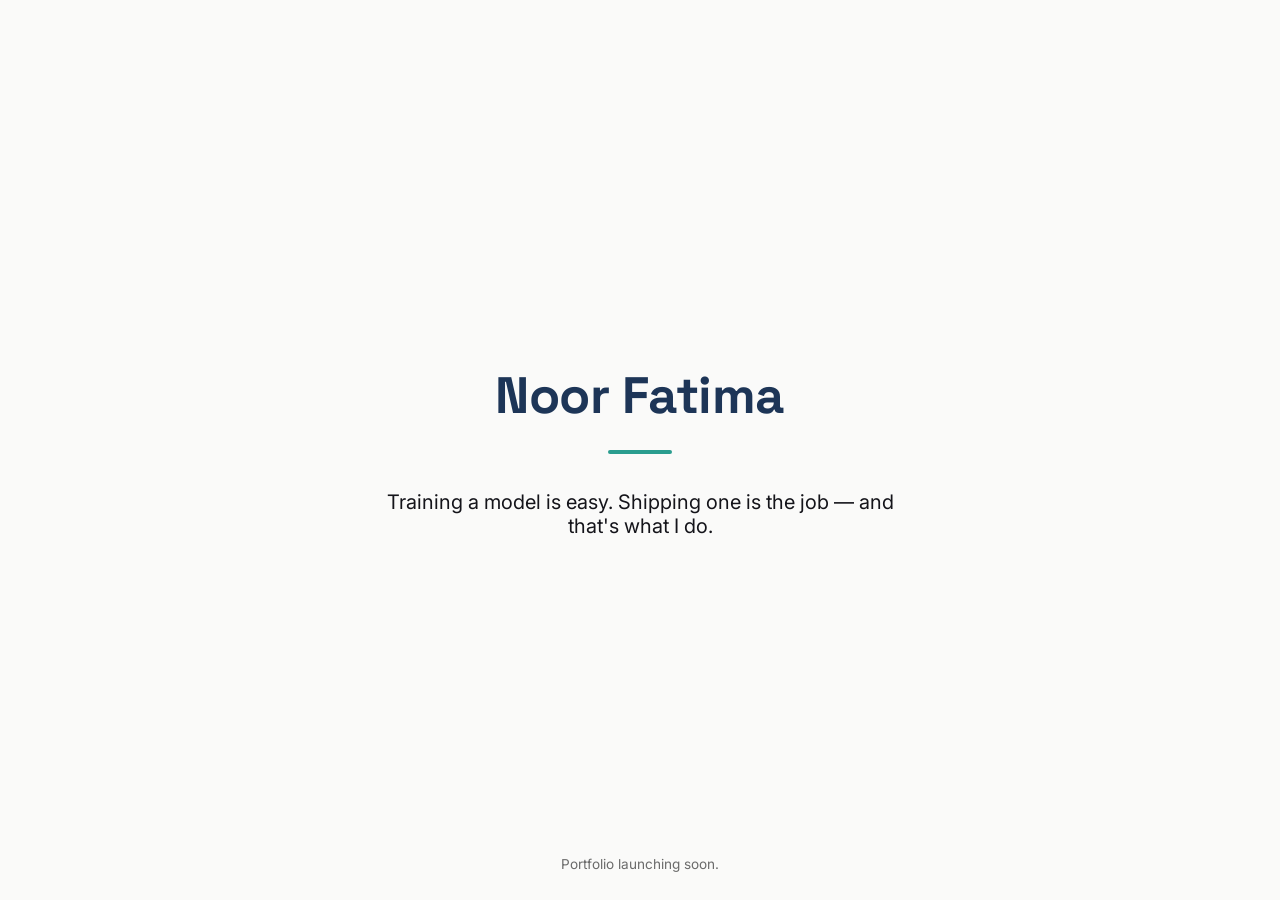
==== index.html @ 3dbc927f "index.html added" ====
<!DOCTYPE html>
<html lang="en">
<head>
<meta charset="UTF-8">
<meta name="viewport" content="width=device-width, initial-scale=1.0">
<title>Noor Fatima</title>
<link rel="preconnect" href="https://fonts.googleapis.com">
<link rel="preconnect" href="https://fonts.gstatic.com" crossorigin>
<link href="https://fonts.googleapis.com/css2?family=Space+Grotesk:wght@500;700&family=Inter:wght@400;500&display=swap" rel="stylesheet">
<style>
  :root {
    --main: #1D3557;
    --text: #14141A;
    --bg: #FAFAF9;
    --accent: #2A9D8F;
  }
  * { box-sizing: border-box; margin: 0; padding: 0; }
  body {
    background: var(--bg);
    color: var(--text);
    font-family: 'Inter', sans-serif;
    min-height: 100vh;
    display: flex;
    flex-direction: column;
    align-items: center;
    justify-content: center;
    text-align: center;
    padding: 24px;
  }
  h1 {
    font-family: 'Space Grotesk', sans-serif;
    font-weight: 700;
    font-size: clamp(2rem, 6vw, 3.2rem);
    color: var(--main);
    letter-spacing: -0.5px;
  }
  p.claim {
    margin-top: 14px;
    font-size: clamp(1rem, 2.5vw, 1.25rem);
    color: var(--text);
    max-width: 560px;
  }
  .accent-line {
    width: 64px;
    height: 4px;
    background: var(--accent);
    border-radius: 2px;
    margin: 22px 0;
  }
  footer {
    position: absolute;
    bottom: 28px;
    font-size: 0.85rem;
    color: #6b6b6b;
  }
</style>
</head>
<body>
  <h1>Noor Fatima</h1>
  <div class="accent-line"></div>
  <p class="claim">Training a model is easy. Shipping one is the job — and that's what I do.</p>
  <footer>Portfolio launching soon.</footer>
</body>
</html>
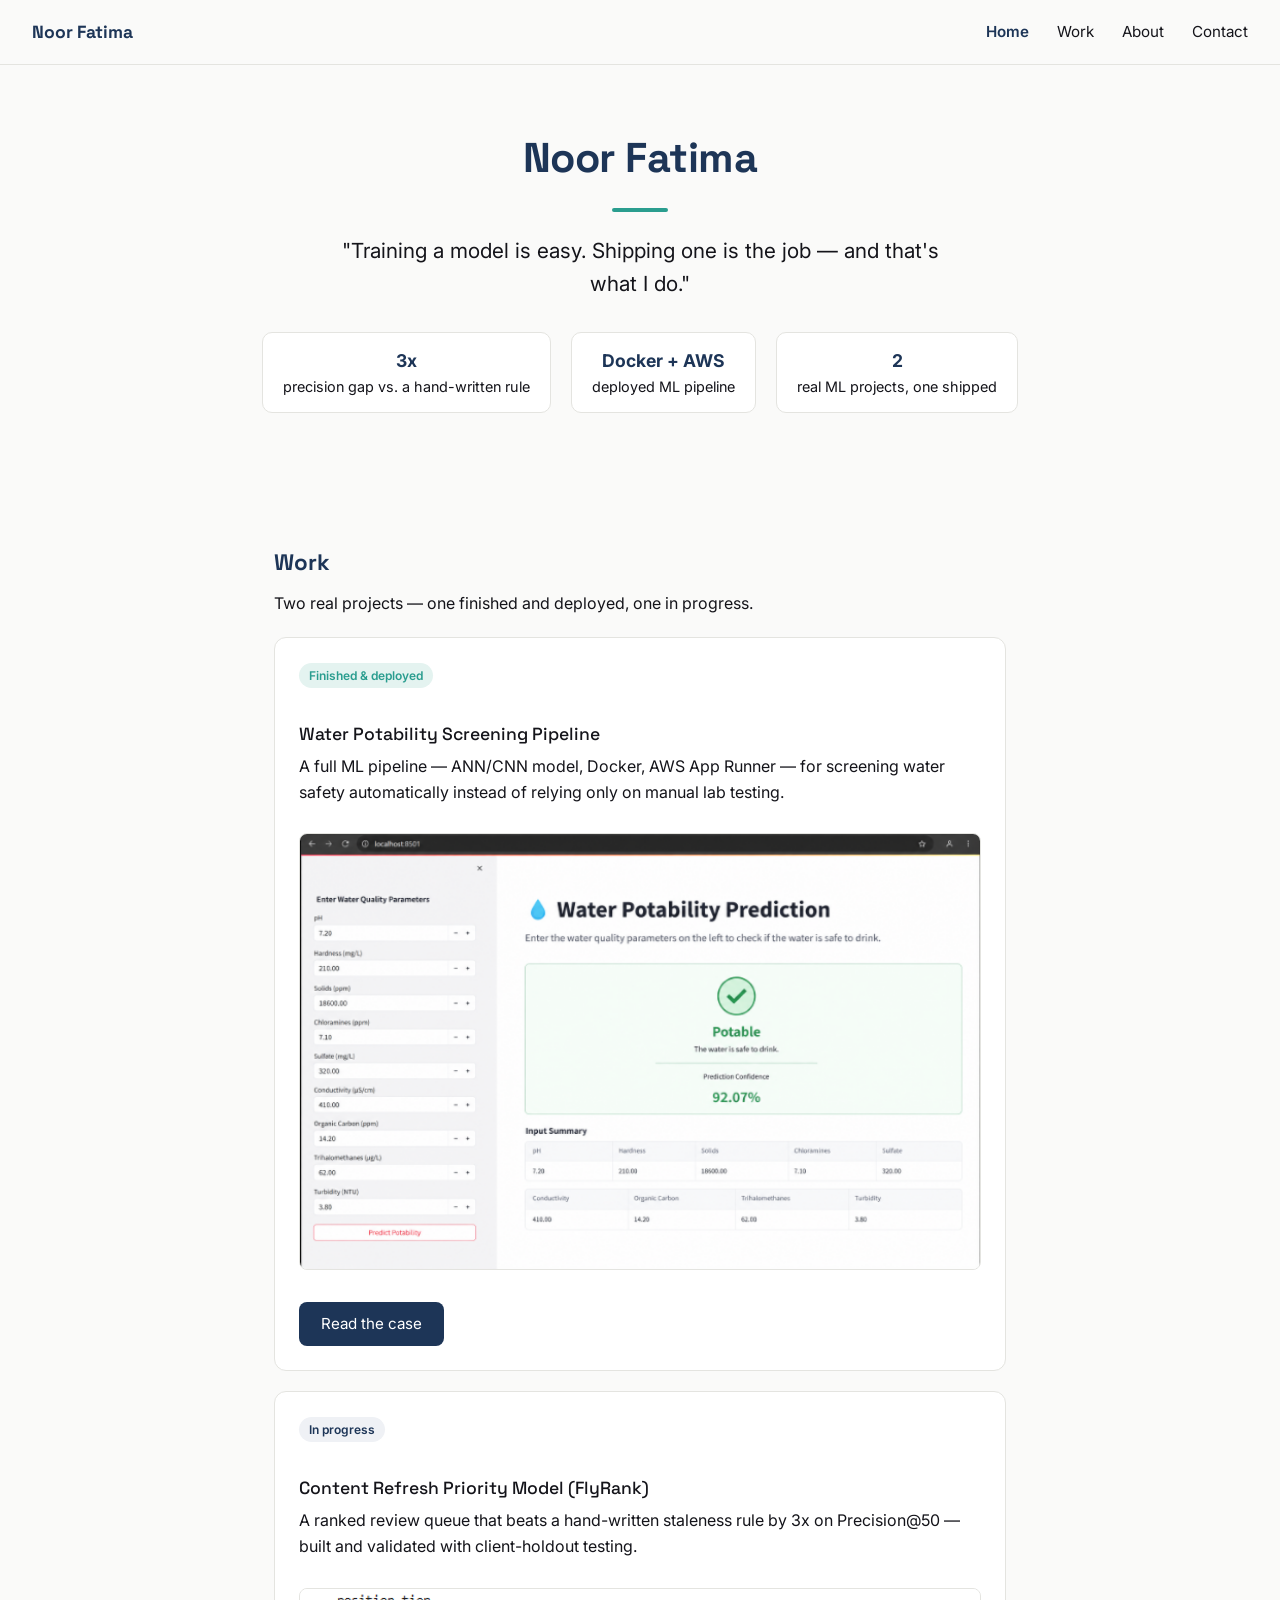
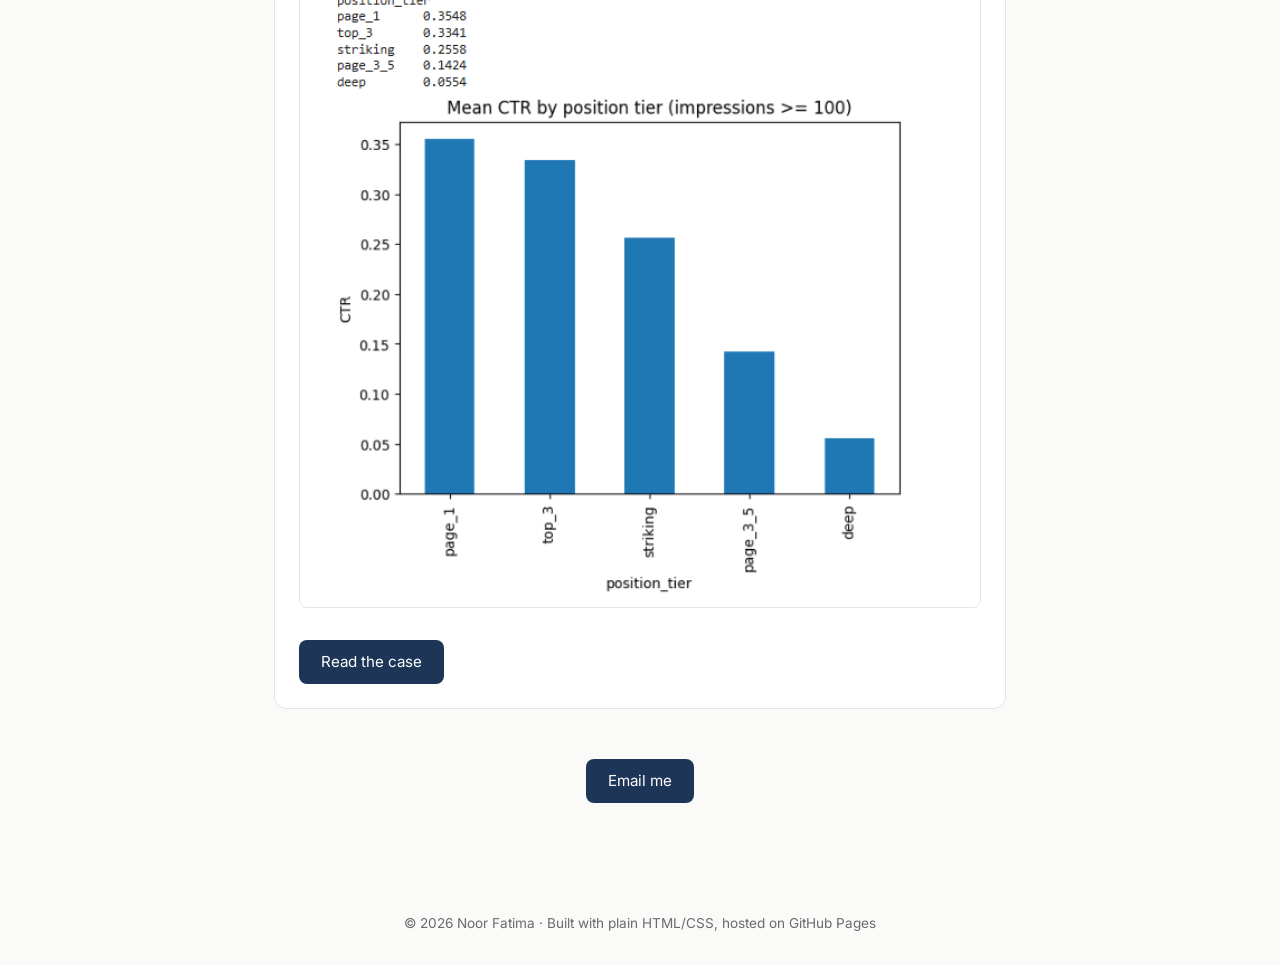
==== commit f088e3ab: "Add files via upload more files added" ====
--- a/index.html
+++ b/index.html
@@ -3,62 +3,63 @@
 <head>
 <meta charset="UTF-8">
 <meta name="viewport" content="width=device-width, initial-scale=1.0">
-<title>Noor Fatima</title>
+<title>Noor Fatima — ML Engineering Portfolio</title>
+<link rel="icon" href="favicon.png">
 <link rel="preconnect" href="https://fonts.googleapis.com">
 <link rel="preconnect" href="https://fonts.gstatic.com" crossorigin>
-<link href="https://fonts.googleapis.com/css2?family=Space+Grotesk:wght@500;700&family=Inter:wght@400;500&display=swap" rel="stylesheet">
-<style>
-  :root {
-    --main: #1D3557;
-    --text: #14141A;
-    --bg: #FAFAF9;
-    --accent: #2A9D8F;
-  }
-  * { box-sizing: border-box; margin: 0; padding: 0; }
-  body {
-    background: var(--bg);
-    color: var(--text);
-    font-family: 'Inter', sans-serif;
-    min-height: 100vh;
-    display: flex;
-    flex-direction: column;
-    align-items: center;
-    justify-content: center;
-    text-align: center;
-    padding: 24px;
-  }
-  h1 {
-    font-family: 'Space Grotesk', sans-serif;
-    font-weight: 700;
-    font-size: clamp(2rem, 6vw, 3.2rem);
-    color: var(--main);
-    letter-spacing: -0.5px;
-  }
-  p.claim {
-    margin-top: 14px;
-    font-size: clamp(1rem, 2.5vw, 1.25rem);
-    color: var(--text);
-    max-width: 560px;
-  }
-  .accent-line {
-    width: 64px;
-    height: 4px;
-    background: var(--accent);
-    border-radius: 2px;
-    margin: 22px 0;
-  }
-  footer {
-    position: absolute;
-    bottom: 28px;
-    font-size: 0.85rem;
-    color: #6b6b6b;
-  }
-</style>
+<link href="https://fonts.googleapis.com/css2?family=Space+Grotesk:wght@500;700&family=Inter:wght@400;500;600&display=swap" rel="stylesheet">
+<link rel="stylesheet" href="style.css">
 </head>
 <body>
+
+<header>
+  <a href="index.html" class="brand">Noor Fatima</a>
+  <nav>
+    <a href="index.html" class="active">Home</a>
+    <a href="work.html">Work</a>
+    <a href="about.html">About</a>
+    <a href="contact.html">Contact</a>
+  </nav>
+</header>
+
+<section class="hero">
   <h1>Noor Fatima</h1>
-  <div class="accent-line"></div>
-  <p class="claim">Training a model is easy. Shipping one is the job — and that's what I do.</p>
-  <footer>Portfolio launching soon.</footer>
+  <div class="accent-line" style="margin-left:auto;margin-right:auto;"></div>
+  <p class="claim">"Training a model is easy. Shipping one is the job — and that's what I do."</p>
+
+  <div class="proof-strip">
+    <div class="proof-item"><strong>3x</strong>precision gap vs. a hand-written rule</div>
+    <div class="proof-item"><strong>Docker + AWS</strong>deployed ML pipeline</div>
+    <div class="proof-item"><strong>2</strong>real ML projects, one shipped</div>
+  </div>
+</section>
+
+<main>
+  <h2>Work</h2>
+  <p>Two real projects — one finished and deployed, one in progress.</p>
+
+  <div class="case-card">
+    <span class="status-badge status-live">Finished &amp; deployed</span>
+    <h3>Water Potability Screening Pipeline</h3>
+    <p>A full ML pipeline — ANN/CNN model, Docker, AWS App Runner — for screening water safety automatically instead of relying only on manual lab testing.</p>
+    <img src="real_water_app.png" alt="Water Potability app screenshot showing a Potable prediction with 92.07% confidence">
+    <a href="work.html#water-potability" class="cta-btn">Read the case</a>
+  </div>
+
+  <div class="case-card">
+    <span class="status-badge status-progress">In progress</span>
+    <h3>Content Refresh Priority Model (FlyRank)</h3>
+    <p>A ranked review queue that beats a hand-written staleness rule by 3x on Precision@50 — built and validated with client-holdout testing.</p>
+    <img src="real_flyrank_chart.png" alt="Mean CTR by position tier chart from FlyRank notebook">
+    <a href="work.html#flyrank" class="cta-btn">Read the case</a>
+  </div>
+
+  <div style="text-align:center; margin-top: 40px;">
+    <a href="contact.html" class="cta-btn">Email me</a>
+  </div>
+</main>
+
+<footer>© 2026 Noor Fatima · Built with plain HTML/CSS, hosted on GitHub Pages</footer>
+
 </body>
 </html>
--- a/style.css
+++ b/style.css
@@ -0,0 +1,155 @@
+:root {
+  --main: #1D3557;
+  --text: #14141A;
+  --bg: #FAFAF9;
+  --accent: #2A9D8F;
+}
+* { box-sizing: border-box; margin: 0; padding: 0; }
+body {
+  background: var(--bg);
+  color: var(--text);
+  font-family: 'Inter', sans-serif;
+  line-height: 1.6;
+}
+header {
+  display: flex;
+  justify-content: space-between;
+  align-items: center;
+  padding: 18px 32px;
+  border-bottom: 1px solid #E4E4E0;
+  position: sticky;
+  top: 0;
+  background: var(--bg);
+  z-index: 10;
+}
+header .brand {
+  font-family: 'Space Grotesk', sans-serif;
+  font-weight: 700;
+  font-size: 1.1rem;
+  color: var(--main);
+  text-decoration: none;
+}
+nav a {
+  color: var(--text);
+  text-decoration: none;
+  margin-left: 24px;
+  font-size: 0.95rem;
+}
+nav a:hover, nav a.active { color: var(--main); font-weight: 600; }
+
+main { max-width: 780px; margin: 0 auto; padding: 48px 24px 80px; }
+
+h1 {
+  font-family: 'Space Grotesk', sans-serif;
+  font-weight: 700;
+  font-size: clamp(1.8rem, 5vw, 2.6rem);
+  color: var(--main);
+  letter-spacing: -0.5px;
+  margin-bottom: 12px;
+}
+h2 {
+  font-family: 'Space Grotesk', sans-serif;
+  font-weight: 700;
+  font-size: 1.4rem;
+  color: var(--main);
+  margin: 36px 0 10px;
+}
+h3 {
+  font-family: 'Space Grotesk', sans-serif;
+  font-weight: 500;
+  font-size: 1.1rem;
+  color: var(--text);
+  margin: 22px 0 6px;
+}
+p { margin-bottom: 14px; }
+
+.accent-line {
+  width: 56px;
+  height: 4px;
+  background: var(--accent);
+  border-radius: 2px;
+  margin: 16px 0 22px;
+}
+
+.hero {
+  text-align: center;
+  padding: 60px 24px 40px;
+  background-image: url('hero_keeper.png');
+  background-size: cover;
+  background-position: center;
+}
+.hero .claim {
+  max-width: 620px;
+  margin: 0 auto;
+  font-size: clamp(1.05rem, 2.5vw, 1.3rem);
+}
+
+.proof-strip {
+  display: flex;
+  gap: 20px;
+  justify-content: center;
+  flex-wrap: wrap;
+  margin: 32px 0 8px;
+}
+.proof-item {
+  background: #fff;
+  border: 1px solid #E4E4E0;
+  border-radius: 10px;
+  padding: 14px 20px;
+  font-size: 0.9rem;
+  text-align: center;
+}
+.proof-item strong { display: block; color: var(--main); font-size: 1.1rem; }
+
+.case-card {
+  border: 1px solid #E4E4E0;
+  border-radius: 12px;
+  padding: 24px;
+  margin: 20px 0;
+  background: #fff;
+}
+.case-card img { width: 100%; border-radius: 8px; margin: 14px 0; border: 1px solid #E4E4E0; }
+.status-badge {
+  display: inline-block;
+  font-size: 0.75rem;
+  font-weight: 600;
+  padding: 3px 10px;
+  border-radius: 20px;
+  margin-bottom: 10px;
+}
+.status-live { background: #E4F3F0; color: var(--accent); }
+.status-progress { background: #EFF1F5; color: var(--main); }
+
+.icon-row { display: flex; gap: 20px; margin: 20px 0; }
+.icon-row img { width: 48px; height: 48px; }
+
+.cta-btn {
+  display: inline-block;
+  background: var(--main);
+  color: #fff;
+  text-decoration: none;
+  padding: 10px 22px;
+  border-radius: 8px;
+  font-size: 0.95rem;
+  margin-top: 10px;
+}
+.cta-btn:hover { opacity: 0.9; }
+
+.about-photo {
+  width: 160px;
+  border-radius: 10px;
+  margin-bottom: 20px;
+  border: 1px solid #E4E4E0;
+}
+
+footer {
+  text-align: center;
+  padding: 30px;
+  font-size: 0.85rem;
+  color: #6b6b6b;
+}
+
+@media (max-width: 560px) {
+  header { flex-direction: column; gap: 10px; padding: 16px; }
+  nav a { margin: 0 10px; }
+}
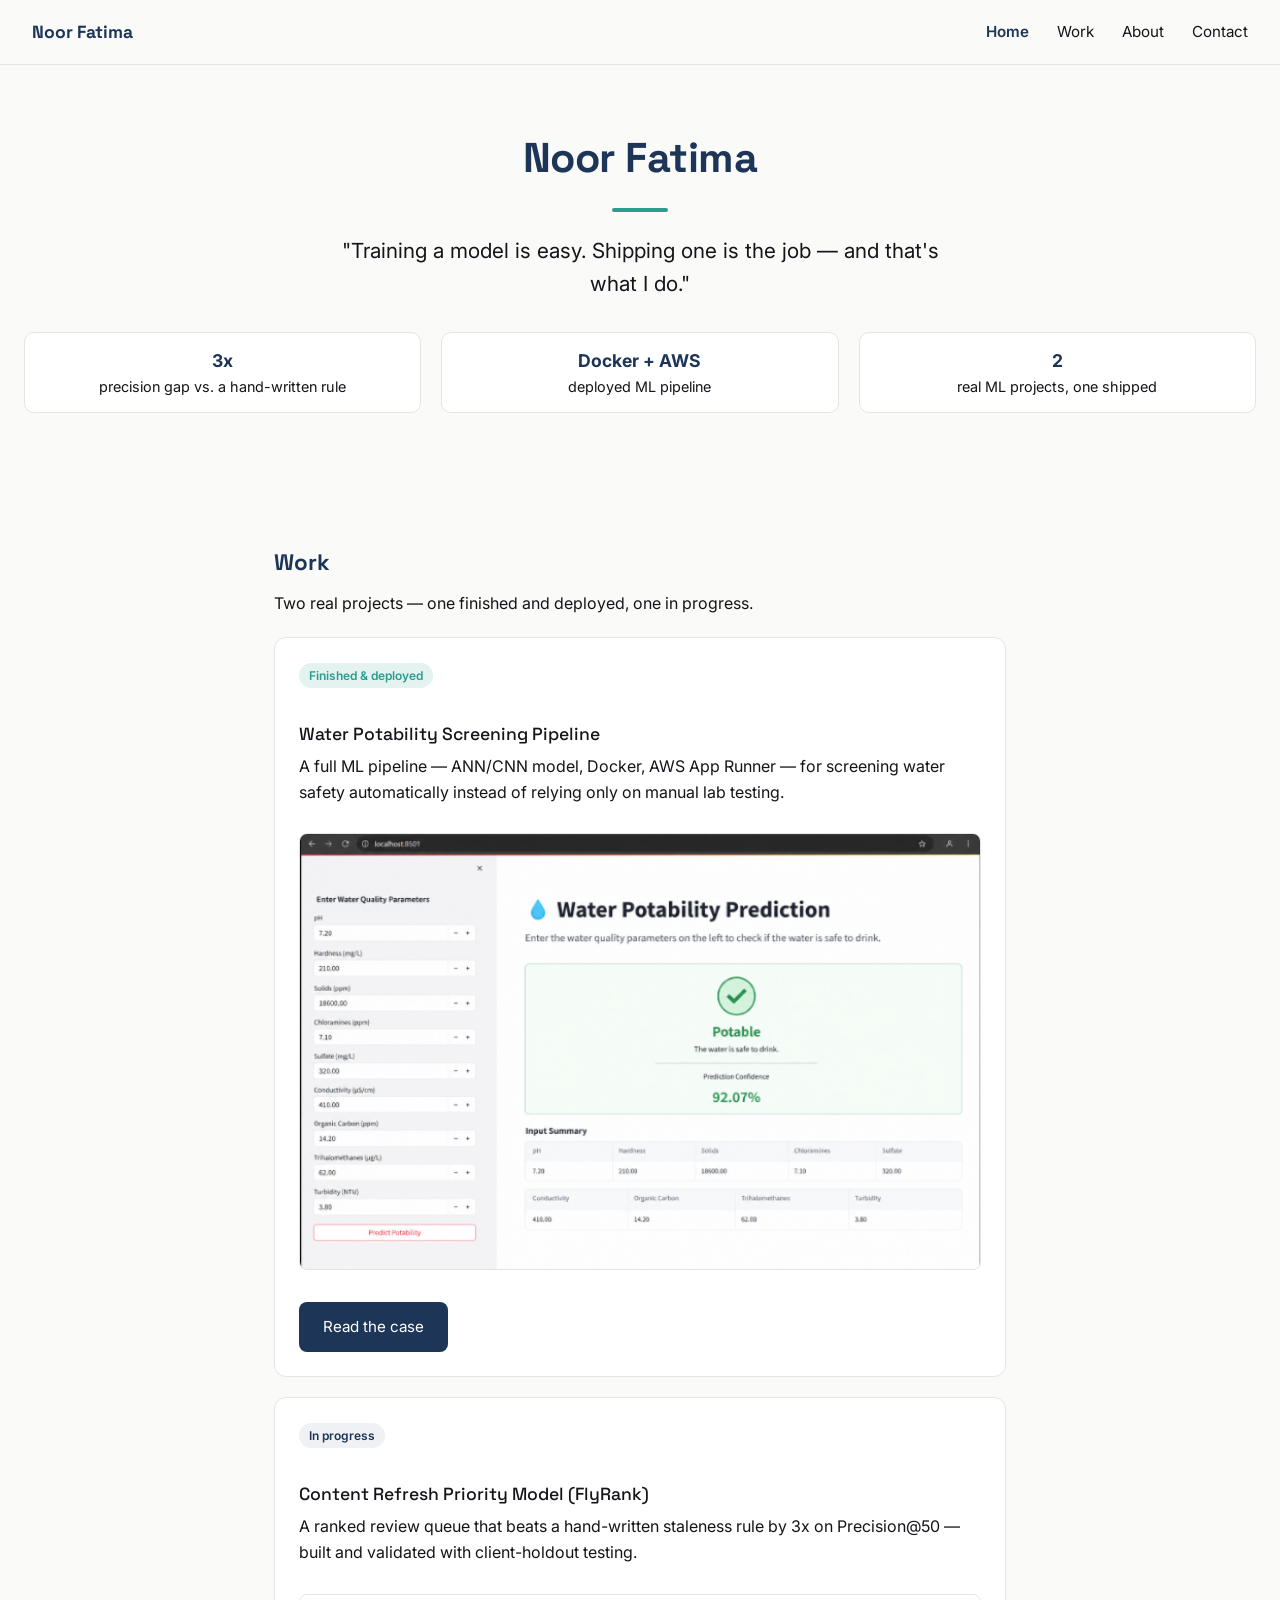
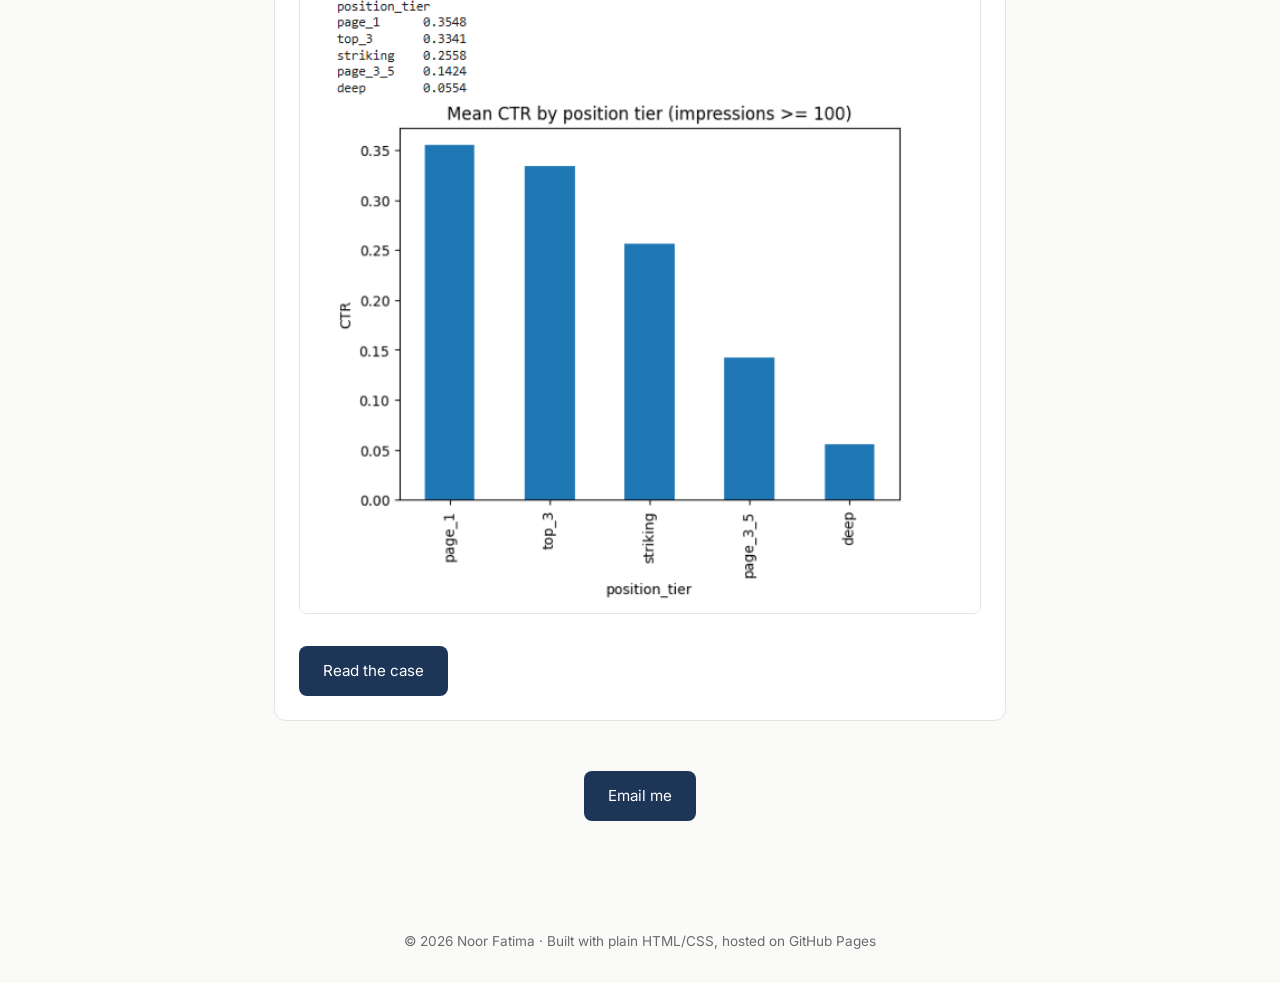
==== commit f91e0ed6: "Add files via upload edited files and uploaded 404" ====
--- a/index.html
+++ b/index.html
@@ -4,11 +4,21 @@
 <meta charset="UTF-8">
 <meta name="viewport" content="width=device-width, initial-scale=1.0">
 <title>Noor Fatima — ML Engineering Portfolio</title>
+<meta name="description" content="Noor Fatima ships trained machine learning models to real, deployed applications — not just notebooks. See the Water Potability and FlyRank content-scoring projects.">
+<meta property="og:title" content="Noor Fatima — ML Engineering Portfolio">
+<meta property="og:description" content="Training a model is easy. Shipping one is the job — and that's what I do.">
+<meta property="og:type" content="website">
+<meta property="og:url" content="https://noor486.github.io/">
+<meta property="og:image" content="https://noor486.github.io/logo.png">
+<meta name="twitter:card" content="summary">
+<meta name="twitter:title" content="Noor Fatima — ML Engineering Portfolio">
+<meta name="twitter:description" content="Training a model is easy. Shipping one is the job — and that's what I do.">
+<meta name="twitter:image" content="https://noor486.github.io/logo.png">
 <link rel="icon" href="favicon.png">
 <link rel="preconnect" href="https://fonts.googleapis.com">
 <link rel="preconnect" href="https://fonts.gstatic.com" crossorigin>
 <link href="https://fonts.googleapis.com/css2?family=Space+Grotesk:wght@500;700&family=Inter:wght@400;500;600&display=swap" rel="stylesheet">
-<link rel="stylesheet" href="style.css">
+<link rel="stylesheet" href="style.css?v=2">
 </head>
 <body>
 
@@ -42,7 +52,7 @@
     <span class="status-badge status-live">Finished &amp; deployed</span>
     <h3>Water Potability Screening Pipeline</h3>
     <p>A full ML pipeline — ANN/CNN model, Docker, AWS App Runner — for screening water safety automatically instead of relying only on manual lab testing.</p>
-    <img src="real_water_app.png" alt="Water Potability app screenshot showing a Potable prediction with 92.07% confidence">
+    <img src="real_water_app.png" alt="Water Potability app screenshot showing a Potable prediction with 92.07% confidence" loading="lazy">
     <a href="work.html#water-potability" class="cta-btn">Read the case</a>
   </div>
 
@@ -50,7 +60,7 @@
     <span class="status-badge status-progress">In progress</span>
     <h3>Content Refresh Priority Model (FlyRank)</h3>
     <p>A ranked review queue that beats a hand-written staleness rule by 3x on Precision@50 — built and validated with client-holdout testing.</p>
-    <img src="real_flyrank_chart.png" alt="Mean CTR by position tier chart from FlyRank notebook">
+    <img src="real_flyrank_chart.png" alt="Mean CTR by position tier chart from FlyRank notebook" loading="lazy">
     <a href="work.html#flyrank" class="cta-btn">Read the case</a>
   </div>
 
--- a/style.css
+++ b/style.css
@@ -74,9 +74,7 @@
 .hero {
   text-align: center;
   padding: 60px 24px 40px;
-  background-image: url('hero_keeper.png');
-  background-size: cover;
-  background-position: center;
+  background: var(--bg);
 }
 .hero .claim {
   max-width: 620px;
@@ -98,6 +96,7 @@
   padding: 14px 20px;
   font-size: 0.9rem;
   text-align: center;
+  flex: 1 1 200px;
 }
 .proof-item strong { display: block; color: var(--main); font-size: 1.1rem; }
 
@@ -128,10 +127,12 @@
   background: var(--main);
   color: #fff;
   text-decoration: none;
-  padding: 10px 22px;
+  padding: 13px 24px;
   border-radius: 8px;
   font-size: 0.95rem;
   margin-top: 10px;
+  min-height: 44px;
+  box-sizing: border-box;
 }
 .cta-btn:hover { opacity: 0.9; }
 
@@ -150,6 +151,19 @@
 }
 
 @media (max-width: 560px) {
-  header { flex-direction: column; gap: 10px; padding: 16px; }
-  nav a { margin: 0 10px; }
+  header { flex-direction: column; gap: 4px; padding: 14px 16px; }
+  nav { display: flex; width: 100%; justify-content: space-between; }
+  nav a {
+    margin: 0;
+    padding: 10px 6px;
+    flex: 1;
+    text-align: center;
+    font-size: 0.88rem;
+    min-height: 44px;
+    display: flex;
+    align-items: center;
+    justify-content: center;
+  }
+  .proof-strip { flex-direction: column; }
+  .proof-item { width: 100%; flex-basis: auto; }
 }
